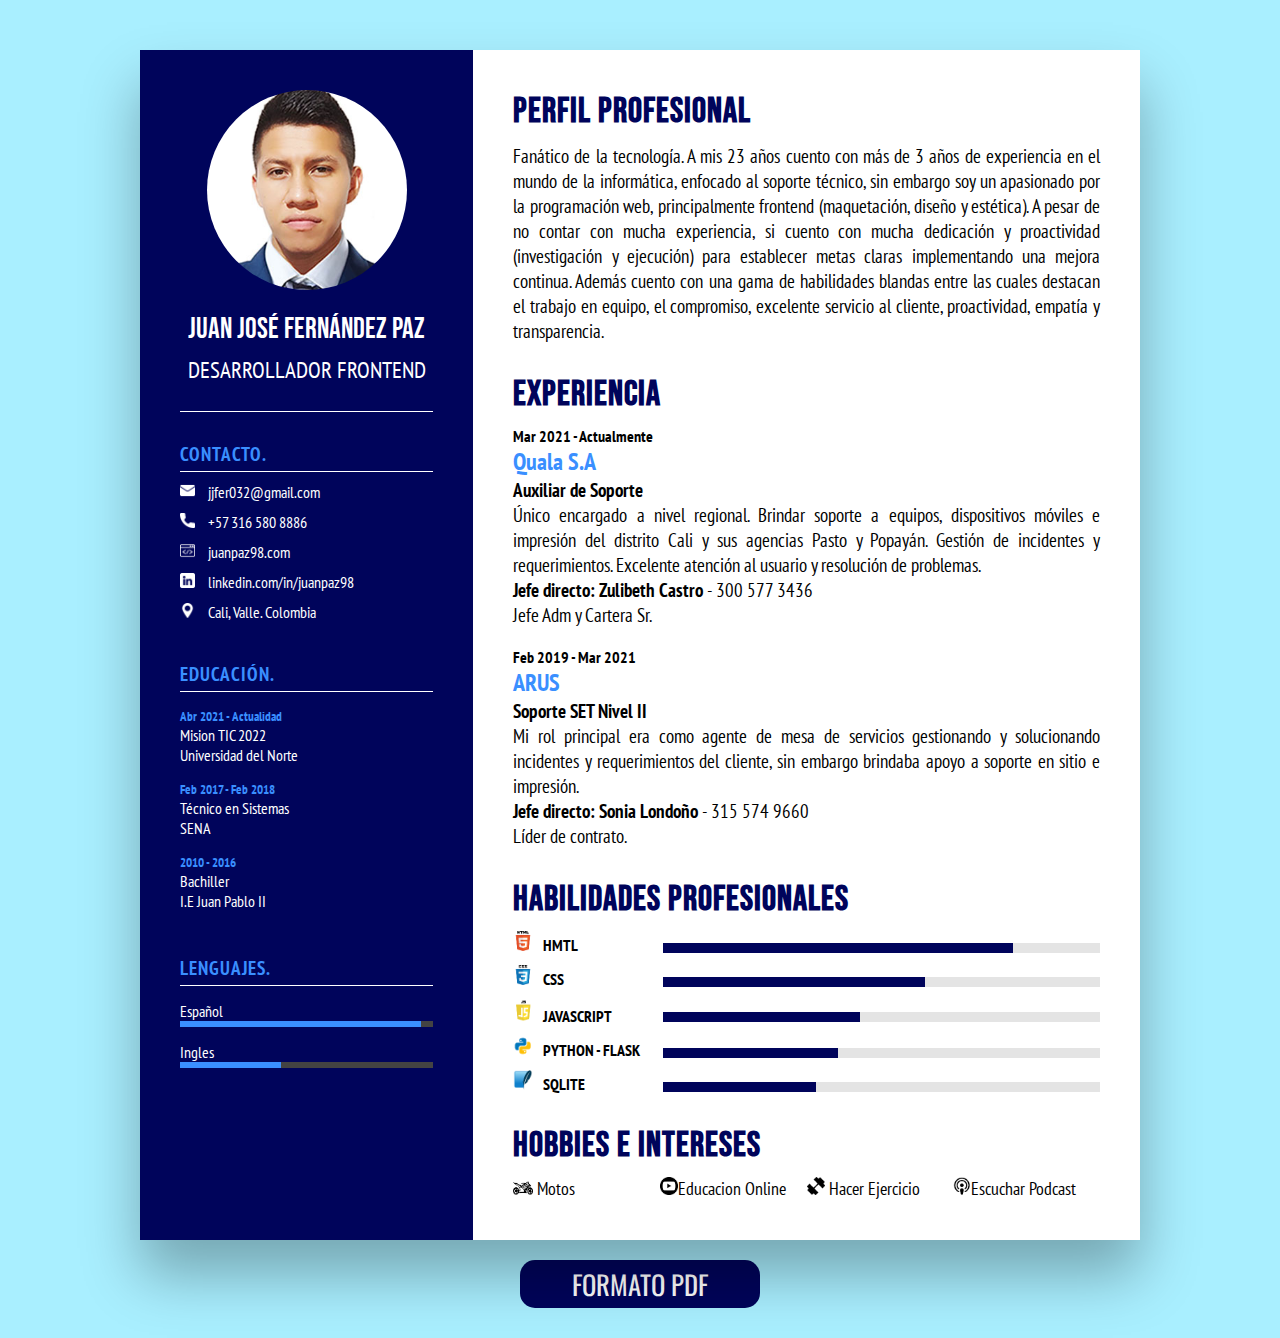
==== CV/curriculum.html @ 05d774c8 "primer commit" ====
<!DOCTYPE html>
<html lang="en">
<head>
    <meta charset="UTF-8">
    <meta http-equiv="X-UA-Compatible" content="IE=edge"><!-- 
    <meta name="viewport" content="width=device-width, initial-scale=1.0"> -->
    <title>Hoja de Vida</title>
    <link rel="stylesheet" href="css/style-cv.css">
    <link rel="preconnect" href="https://fonts.googleapis.com">
    <link rel="preconnect" href="https://fonts.gstatic.com" crossorigin>
    <link href="https://fonts.googleapis.com/css2?family=PT+Sans+Narrow&display=swap" rel="stylesheet">
    <link rel="preconnect" href="https://fonts.googleapis.com">
    <link rel="preconnect" href="https://fonts.gstatic.com" crossorigin>
    <link href="https://fonts.googleapis.com/css2?family=Bebas+Neue&family=PT+Sans+Narrow&display=swap" rel="stylesheet">
    <link rel="preconnect" href="https://fonts.googleapis.com">
    <link rel="preconnect" href="https://fonts.gstatic.com" crossorigin>
    <link href="https://fonts.googleapis.com/css2?family=Oswald&display=swap" rel="stylesheet">
</head>
<body>
    <div class="principal">
        <div class="col-izq">
            <div class="perfil-profesional">
                <div class="contenedor-foto">
                    <img src="img/foto-perfil.jpg" alt="">
                </div>
                <h2>Juan José Fernández Paz <br> 
                <span>Desarrollador Frontend</span></h2>
            </div>

            <div class="info-contacto">
                <h3 class="titulo">Contacto. </h3>
                <ul>
                    <li>
                        <span class="icono"><img src="img/email.png"></span>
                        <span class="cel">jjfer032@gmail.com</span>
                    </li>
                    <li>
                        <span class="icono"><img src="img/llamada.png"></span>
                        <span class="cel">+57 316 580 8886</span>
                    </li>
                    <li>
                        <span class="icono"><img src="img/web.png"></span>
                        <span class="cel">juanpaz98.com</span>
                    </li>
                    <li>
                        <span class="icono"><img src="img/linkedin.png"></span>
                        <span class="cel">linkedin.com/in/juanpaz98</span>
                    </li>
                    <li>
                        <span class="icono"><img src="img/ubicacion.png"></span>
                        <span class="cel">Cali, Valle. Colombia</span>
                    </li>
                </ul>
            </div>

            <div class="educacion">
                <h3 class="titulo">Educación. </h3>
                <ul>
                    <li>
                        <h5>Abr 2021 - Actualidad</h5>
                        <h4>Mision TIC 2022</h4>
                        <h4>Universidad del Norte</h4>
                    </li>
                    <li>
                        <h5>Feb 2017 - Feb 2018</h5>
                        <h4>Técnico en Sistemas</h4>
                        <h4>SENA</h4>
                    </li>
                    <li>
                        <h5>2010 - 2016</h5>
                        <h4>Bachiller</h4>
                        <h4>I.E Juan Pablo II</h4>
                    </li>
                </ul>
            </div>

            <div class="lenguajes">
                <h3 class="titulo">Lenguajes. </h3>
                <ul>
                    <li>
                    <span class="leng">Español</span>
                    <span class="porcentaje">
                        <div style="width: 95%"></div>
                    </span>
                    </li>
                    <li>
                        <span class="leng">Ingles</span>
                        <span class="porcentaje">
                            <div style="width: 40%"></div>
                        </span>
                        
                    </li>
                </ul>
            </div>
        </div>
        <div class="col-der">
            <div class="perfil">
                <h2 class="titulo-dos">Perfil Profesional </h2>
                <p>Fanático de la tecnología. A mis 23 años cuento con más de 3 años de experiencia en el mundo de la informática, enfocado al soporte técnico, sin embargo soy un apasionado por la programación web, principalmente frontend (maquetación, diseño y estética). A pesar de no contar con mucha experiencia, si cuento con mucha dedicación y proactividad (investigación y ejecución) para establecer metas claras implementando una mejora continua. Además cuento con una gama de habilidades blandas entre las cuales destacan el trabajo en equipo, el compromiso, excelente servicio al cliente, proactividad, empatía y transparencia.</p>
            </div>
            <div class="perfil">
                <h2 class="titulo-dos">Experiencia </h2>
                <div class="contenedor">
                    <div class="compania">
                        <h5>Mar 2021 - Actualmente</h5>
                        <h3>Quala S.A</h3>
                    </div>
                    <div class="texto-experiencia">
                        <h4>Auxiliar de Soporte</h4>
                        <p>Único encargado a nivel regional. Brindar soporte a equipos, dispositivos móviles e impresión del distrito Cali y sus agencias Pasto y Popayán. Gestión de incidentes y requerimientos. Excelente atención al usuario y resolución de problemas. </p>
                        <p>
                            <b>Jefe directo: Zulibeth Castro</b> - 300 577 3436<br> Jefe Adm y Cartera Sr. 
                        </p>                        
                    </div>
                </div>
                <div class="contenedor">
                    <div class="compania">
                        <h5>Feb 2019 - Mar 2021</h5>
                        <h3>ARUS</h3>
                    </div>
                    <div class="texto-experiencia">
                        <h4>Soporte SET Nivel II</h4>
                        <p>Mi rol principal era como agente de mesa de servicios gestionando y solucionando incidentes y requerimientos del cliente, sin embargo brindaba apoyo a soporte en sitio e impresión. </p> 
                        <p>
                            <b>Jefe directo: Sonia Londoño</b> - 315 574 9660<br> Líder de contrato. 
                        </p>
                    </div>
                </div>
            </div>
            <div class="habilidades">
                <h2 class="titulo-dos">Habilidades Profesionales</h2>
                <div class="contenedor">
                    <h4><img src="img/html.png" width="20px">HMTL</h4>
                    <div class="porcentaje">
                        <div style="width: 80%"></div>
                    </div>
                </div>
                <div class="contenedor">
                    <h4><img src="img/css.png" width="20px">CSS</h4>
                    <div class="porcentaje">
                        <div style="width: 60%"></div>
                    </div>
                </div>
                <div class="contenedor">
                    <h4><img src="img/javascript.png" width="20px">Javascript</h4>
                    <div class="porcentaje">
                        <div style="width: 45%"></div>
                    </div>
                </div>
                <div class="contenedor">
                    <h4><img src="img/python.png" width="20px">Python - Flask</h4>
                    <div class="porcentaje">
                        <div style="width: 40%"></div>
                    </div>
                </div>
                <div class="contenedor">
                    <h4><img src="img/sqlite.png" width="20px">SQLite</h4>
                    <div class="porcentaje">
                        <div style="width: 35%"></div>
                    </div>
                </div>
            </div>
            <div class="intereses">
                <h2 class="titulo-dos">Hobbies e Intereses</h2>
                <ul>
                    <li><img src="img/moto.png" width="20px"> Motos</li>
                    <li><img src="img/yt.png" width="18px">Educacion Online</li>
                    <li><img src="img/pesa.png" width="18px"> Hacer Ejercicio</li>
                    <li><img src="img/podcast.png" width="18px">Escuchar Podcast</li>
                </ul>
            </div>
        </div>
    </div>
    <button class="btnDescargar"><a href="CV-JUAN_PAZ.pdf" download="CV-JUANPAZ">FORMATO PDF</a></button>
</body>
</html>
---- CV/css/style-cv.css ----
*{
    padding: 0;
    margin: 0;
    box-sizing: border-box;
    font-family: 'PT Sans Narrow', sans-serif;
}
body{
    display: flex;
    justify-content: center;
    align-items: center;
    min-height: 100vh;
    background-color: rgb(169, 239, 255);
    flex-direction: column;
}
.principal{
    position: relative;
    width: 100%;
    max-width: 1000px;
    min-height: 1000px;
    min-width: 100px;
    margin: 50px;
    margin-bottom: 20px;
    background-color: white;
    display: grid;
    grid-template-columns: 1fr 2fr;
    box-shadow: 0 35px 55px rgba(0, 0, 0, 0.3);
}
.col-izq{
    position: relative;
    background-color: #00045B;
    padding: 40px;
}
.perfil-profesional{
    position: relative;
    display:flex;
    flex-direction: column;
    align-items: center;
    padding-bottom: 20px;
    border-bottom: 1px solid white;
}
.perfil-profesional .contenedor-foto{
    position: relative;
    width: 200px;
    height:200px;
    border-radius: 50%;
    overflow: hidden;
}
.perfil-profesional .contenedor-foto img{
    position: absolute;
    top: 0;
    left: 0;
    width: 100%;
    height: 100%;
    object-fit: cover;
}
.perfil-profesional h2{
    font-size: 1.8em;
    color: white;
    margin-top: 20px;
    text-transform: uppercase;
    text-align: center;
    line-height: 1.4em;
    font-family: 'Bebas Neue', cursive;
    font-weight: 400;
}
.perfil-profesional h2 span{
    font-size: 0.8em;
    font-weight: 300;
}
.info-contacto{
    padding-top: 30px;
}
.info-contacto h3{
    padding-bottom: 5px;
    color: rgb(58, 143, 255);
    text-transform: uppercase;
    font-weight: 600;
    letter-spacing: 1px;
    border-bottom: 1px solid white;
}
.info-contacto ul{
    
    position: relative;
}
.info-contacto ul li{
    position: relative;
    list-style: none;
    margin: 10px 0;
    color: white;
    font-weight: 300;
}
.info-contacto .icono img{
    width: 15px;
    height: 15px;
    margin-right: 10px;
}
.educacion{
    padding-top: 30px;
}
.educacion h3{
    padding-bottom: 5px;
    color: rgb(58, 143, 255);
    text-transform: uppercase;
    font-weight: 600;
    letter-spacing: 1px;
    border-bottom: 1px solid white;
}
.educacion ul{
    position: relative;
}
.educacion h5{
    color: rgb(58, 143, 255);
}
.educacion h4{
    font-weight: 300;
}
.educacion ul li{
    position: relative;
    list-style: none;
    margin: 15px 0;
    color: white;
}

.lenguajes{
    padding-top: 30px;
}
.lenguajes h3{
    padding-bottom: 5px;
    color: rgb(58, 143, 255);
    text-transform: uppercase;
    font-weight: 600;
    letter-spacing: 1px;
    border-bottom: 1px solid white;
}
.lenguajes ul{
    position: relative;
}
.lenguajes h5{
    color: rgb(58, 143, 255);
}
.lenguajes h4{
    font-weight: 300;
}
.lenguajes ul li{
    position: relative;
    list-style: none;
    margin: 15px 0;
    color: white;
}
.lenguajes .porcentaje{
    position: relative;
    height: 6px;
    width: 100%;
    display: block;
    background-color: rgb(67, 67, 67);
}
.lenguajes .porcentaje div{
    position: absolute;
    top: 0;
    left: 0;
    height: 100%;
    background-color: rgb(58, 143, 255);
}

.col-der{
    position: relative;
    background-color: white;
    padding: 40px;
}
.perfil{
    margin-bottom: 30px;
}
.titulo-dos{
    color: #00045B;
    text-transform: uppercase;
    font-family: 'Bebas Neue', cursive;
    font-weight: 600;
    font-size: 2.2em;
    letter-spacing: 1px;
    margin-bottom: 10px;
}
p{
    font-size: 1.2em;
    text-align: justify;
}
.perfil .contenedor{
    margin-bottom: 20px;
}
.perfil .contenedor h3{
    color: rgb(58, 143, 255);
    font-size: 1.5em;
}
.perfil .contenedor h4{
    font-size: 1.2em;
}
.perfil .contenedor h5{
    font-size: 1em
}
.habilidades{
    margin-bottom: 20px;
}
.habilidades .contenedor{
    position: relative;
    width: 100%;
    display: grid;
    grid-template-columns: 150px 1fr;
    align-items: center;
}
.habilidades .contenedor h4{
    text-transform: uppercase;
    padding-bottom: 10px;
}
.habilidades .contenedor h4 img{
    margin-right: 10px;
}
.habilidades .contenedor .porcentaje{
    position: relative;
    width: 100%;
    height: 10px;
    background-color: rgb(228, 228, 228);
    padding-top: 5px;
}
.habilidades .contenedor .porcentaje div{
    position: absolute;
    top: 0;
    left: 0;
    height: 100%;
    background-color: #00045B;
}
.intereses ul{
    display: grid;
    grid-template-columns: repeat(4, 1fr);
}
.intereses ul li{
    list-style: none;
    font-size: 1.1em;
}
.btnDescargar{
    display: block;
    width: 15rem;
    height: 3rem;
    margin-bottom: 30px;
    cursor: pointer;
    background:#00045B;
    border-radius: 15px;
    border: none;
}
.btnDescargar a{
    
    font-family: "Oswald";
    text-decoration: none;
    font-size: 2em;
    color: white
}

@media (max-width: 1000px) {

    .principal{
        margin: 10px;
        grid-template-columns: repeat(1, 1fr);
    }
    .intereses ul{
        grid-template-columns: repeat(2, 1fr);
    }
    .perfil-profesional h2{
        font-size: 2.5em;
    }
    .perfil-profesional h2 span{
        font-size: 0.8em;
    }
    .info-contacto{
        padding-top: 30px;
    }
    .info-contacto h3{
        font-size: 2em;
    }
    .info-contacto ul li{
        font-size: 1.5em;
    }
    .info-contacto .icono img{
        width: 22px;
        height: 22px;
        margin-right: 10px;
    }
    .educacion h3{
        font-size: 2em;
    }
    .educacion h5{
        color: rgb(58, 143, 255);
        font-size: 1.3em;
    }
    .educacion h4{
        font-weight: 300;
        font-size: 1.5em;
    }
    .lenguajes h3{
        font-size: 2em;
    }
    .lenguajes ul li{
        font-size: 1.8em;
    }
    .btnDescargar{
        width: 100%;
        height: 6rem;
        
    }
    
}
@media (max-width: 780px){    
    .habilidades .contenedor{
        grid-template-columns:repeat(1, 1fr);
        margin-top: 15px;
    }
    
}
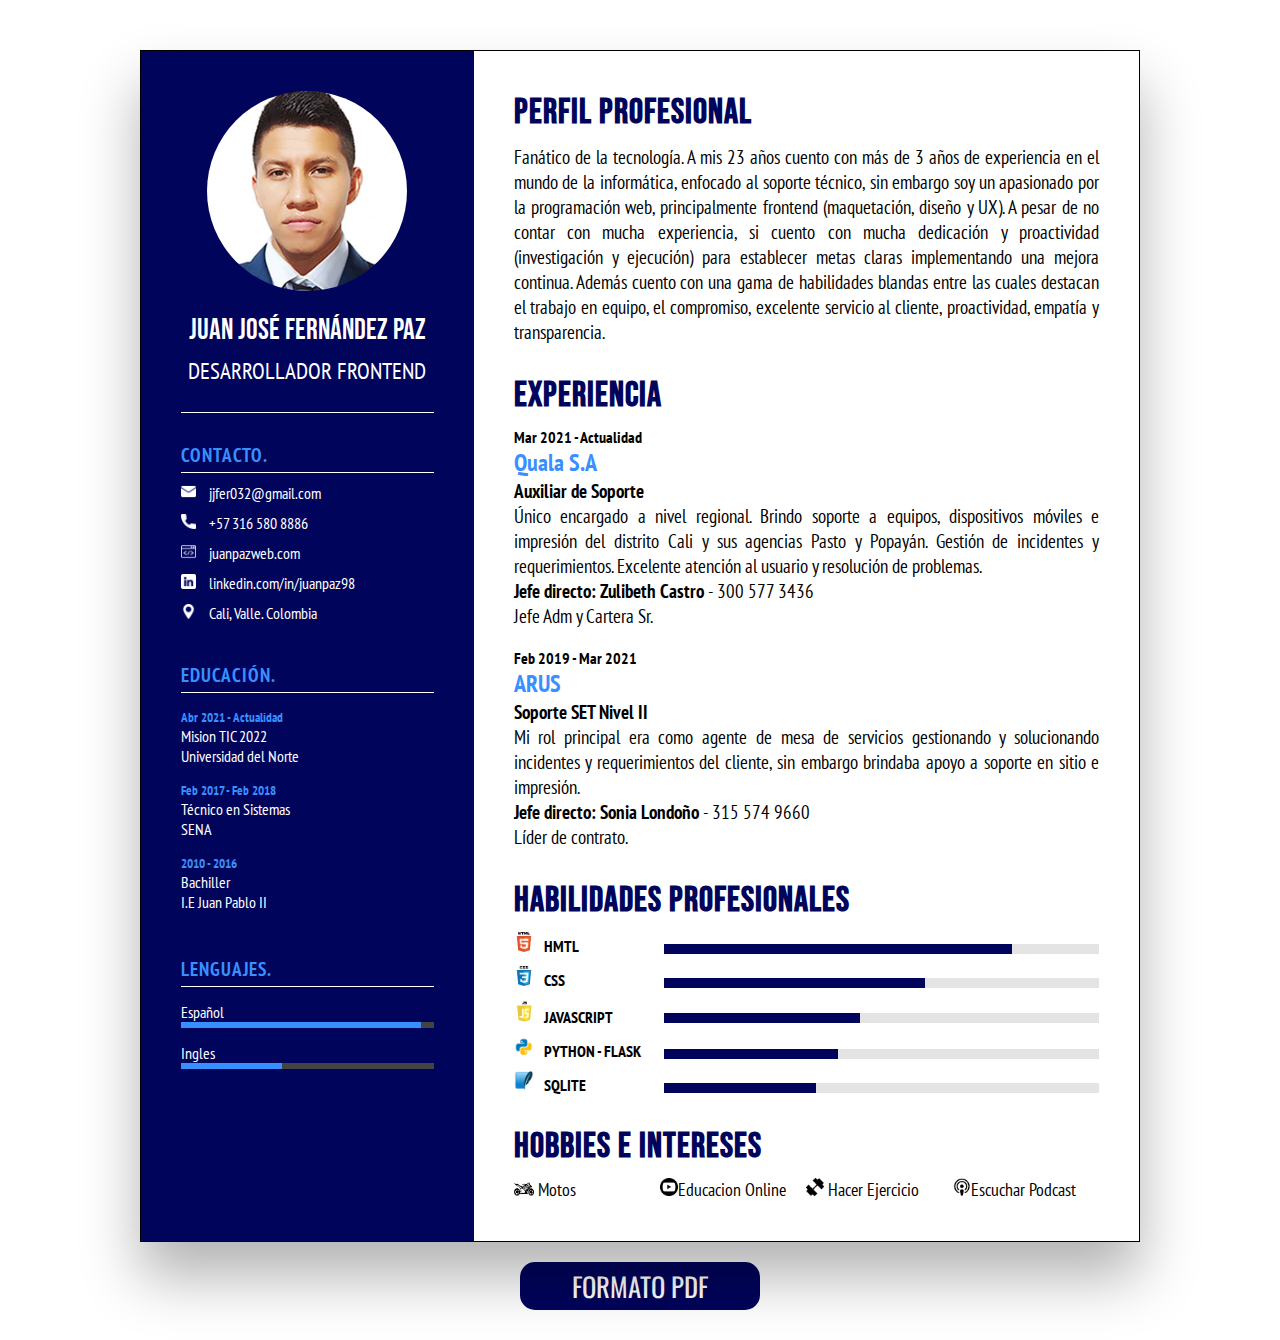
==== commit ed2edd63: "responsive CV, creacion de enlaces y favicon" ====
--- a/CV/curriculum.html
+++ b/CV/curriculum.html
@@ -2,8 +2,8 @@
 <html lang="en">
 <head>
     <meta charset="UTF-8">
-    <meta http-equiv="X-UA-Compatible" content="IE=edge"><!-- 
-    <meta name="viewport" content="width=device-width, initial-scale=1.0"> -->
+    <meta http-equiv="X-UA-Compatible" content="IE=edge">
+    <meta name="viewport" content="width=device-width, initial-scale=1.0">
     <title>Hoja de Vida</title>
     <link rel="stylesheet" href="css/style-cv.css">
     <link rel="preconnect" href="https://fonts.googleapis.com">
@@ -14,7 +14,8 @@
     <link href="https://fonts.googleapis.com/css2?family=Bebas+Neue&family=PT+Sans+Narrow&display=swap" rel="stylesheet">
     <link rel="preconnect" href="https://fonts.googleapis.com">
     <link rel="preconnect" href="https://fonts.gstatic.com" crossorigin>
-    <link href="https://fonts.googleapis.com/css2?family=Oswald&display=swap" rel="stylesheet">
+    <link href="https://fonts.googleapis.com/css2?family=Oswald&display=swap" rel="stylesheet">    
+    <link  rel="icon"   href="img/favicon.png" type="image/png" />
 </head>
 <body>
     <div class="principal">
@@ -40,7 +41,7 @@
                     </li>
                     <li>
                         <span class="icono"><img src="img/web.png"></span>
-                        <span class="cel">juanpaz98.com</span>
+                        <span class="cel">juanpazweb.com</span>
                     </li>
                     <li>
                         <span class="icono"><img src="img/linkedin.png"></span>
@@ -96,18 +97,18 @@
         <div class="col-der">
             <div class="perfil">
                 <h2 class="titulo-dos">Perfil Profesional </h2>
-                <p>Fanático de la tecnología. A mis 23 años cuento con más de 3 años de experiencia en el mundo de la informática, enfocado al soporte técnico, sin embargo soy un apasionado por la programación web, principalmente frontend (maquetación, diseño y estética). A pesar de no contar con mucha experiencia, si cuento con mucha dedicación y proactividad (investigación y ejecución) para establecer metas claras implementando una mejora continua. Además cuento con una gama de habilidades blandas entre las cuales destacan el trabajo en equipo, el compromiso, excelente servicio al cliente, proactividad, empatía y transparencia.</p>
+                <p>Fanático de la tecnología. A mis 23 años cuento con más de 3 años de experiencia en el mundo de la informática, enfocado al soporte técnico, sin embargo soy un apasionado por la programación web, principalmente frontend (maquetación, diseño y UX). A pesar de no contar con mucha experiencia, si cuento con mucha dedicación y proactividad (investigación y ejecución) para establecer metas claras implementando una mejora continua. Además cuento con una gama de habilidades blandas entre las cuales destacan el trabajo en equipo, el compromiso, excelente servicio al cliente, proactividad, empatía y transparencia.</p>
             </div>
             <div class="perfil">
                 <h2 class="titulo-dos">Experiencia </h2>
                 <div class="contenedor">
                     <div class="compania">
-                        <h5>Mar 2021 - Actualmente</h5>
+                        <h5>Mar 2021 - Actualidad</h5>
                         <h3>Quala S.A</h3>
                     </div>
                     <div class="texto-experiencia">
                         <h4>Auxiliar de Soporte</h4>
-                        <p>Único encargado a nivel regional. Brindar soporte a equipos, dispositivos móviles e impresión del distrito Cali y sus agencias Pasto y Popayán. Gestión de incidentes y requerimientos. Excelente atención al usuario y resolución de problemas. </p>
+                        <p>Único encargado a nivel regional. Brindo soporte a equipos, dispositivos móviles e impresión del distrito Cali y sus agencias Pasto y Popayán. Gestión de incidentes y requerimientos. Excelente atención al usuario y resolución de problemas. </p>
                         <p>
                             <b>Jefe directo: Zulibeth Castro</b> - 300 577 3436<br> Jefe Adm y Cartera Sr. 
                         </p>                        
@@ -171,6 +172,6 @@
             </div>
         </div>
     </div>
-    <button class="btnDescargar"><a href="CV-JUAN_PAZ.pdf" download="CV-JUANPAZ">FORMATO PDF</a></button>
+    <button class="btnDescargar"><a href="CV-JUAN_PAZ.pdf" download="CV-JUAN_PAZ" target="_blank">FORMATO PDF</a></button>
 </body>
 </html>--- a/CV/css/style-cv.css
+++ b/CV/css/style-cv.css
@@ -9,7 +9,7 @@
     justify-content: center;
     align-items: center;
     min-height: 100vh;
-    background-color: rgb(169, 239, 255);
+    background-color: white;
     flex-direction: column;
 }
 .principal{
@@ -24,6 +24,7 @@
     display: grid;
     grid-template-columns: 1fr 2fr;
     box-shadow: 0 35px 55px rgba(0, 0, 0, 0.3);
+    border: 1px solid black;
 }
 .col-izq{
     position: relative;
@@ -253,10 +254,10 @@
     color: white
 }
 
-@media (max-width: 1000px) {
+@media (max-width: 1010px) {
 
     .principal{
-        margin: 10px;
+        margin: 0px;
         grid-template-columns: repeat(1, 1fr);
     }
     .intereses ul{
@@ -299,17 +300,78 @@
     .lenguajes ul li{
         font-size: 1.8em;
     }
+    .intereses ul li {
+        margin-bottom: 15px;
+    }
     .btnDescargar{
         width: 100%;
         height: 6rem;
-        
+        margin-bottom: 0;
     }
     
 }
 @media (max-width: 780px){    
+    .principal{
+        margin: 0;
+        grid-template-columns: repeat(1, 1fr);
+        max-width: 100%;
+    }
     .habilidades .contenedor{
         grid-template-columns:repeat(1, 1fr);
         margin-top: 15px;
     }
     
+}
+
+@media (max-width: 550px)
+{
+    .principal{
+        margin: 0;
+        grid-template-columns: repeat(1, 1fr);
+        max-width: 100%;
+    }
+
+    .perfil-profesional .contenedor-foto {
+        width: 220px;
+        height: 240px;
+    }
+    .col-izq {
+        padding: 20px;
+    }
+    .info-contacto h3 {
+        font-size: 1.5em;
+    }
+    .educacion h3 {
+        font-size: 1.5em;
+    }
+    .lenguajes h3 {
+        font-size: 1.5em;
+    }
+    .lenguajes ul li {
+        font-size: 1.3em;
+    }
+
+    .col-der {
+        padding: 20px;
+    }
+    .titulo-dos {
+        font-size: 2em;
+    }
+    .habilidades .contenedor{
+        grid-template-columns: unset;
+    }
+    .habilidades .contenedor h4 {
+        margin-top: 10px;
+    }
+    .intereses ul {
+        grid-template-columns: unset;
+    }
+    .intereses ul li {
+        list-style: none;
+        padding-bottom: 15px;
+    }
+    .btnDescargar {
+        height: 5rem;
+        margin-bottom: 0;;
+    }
 }